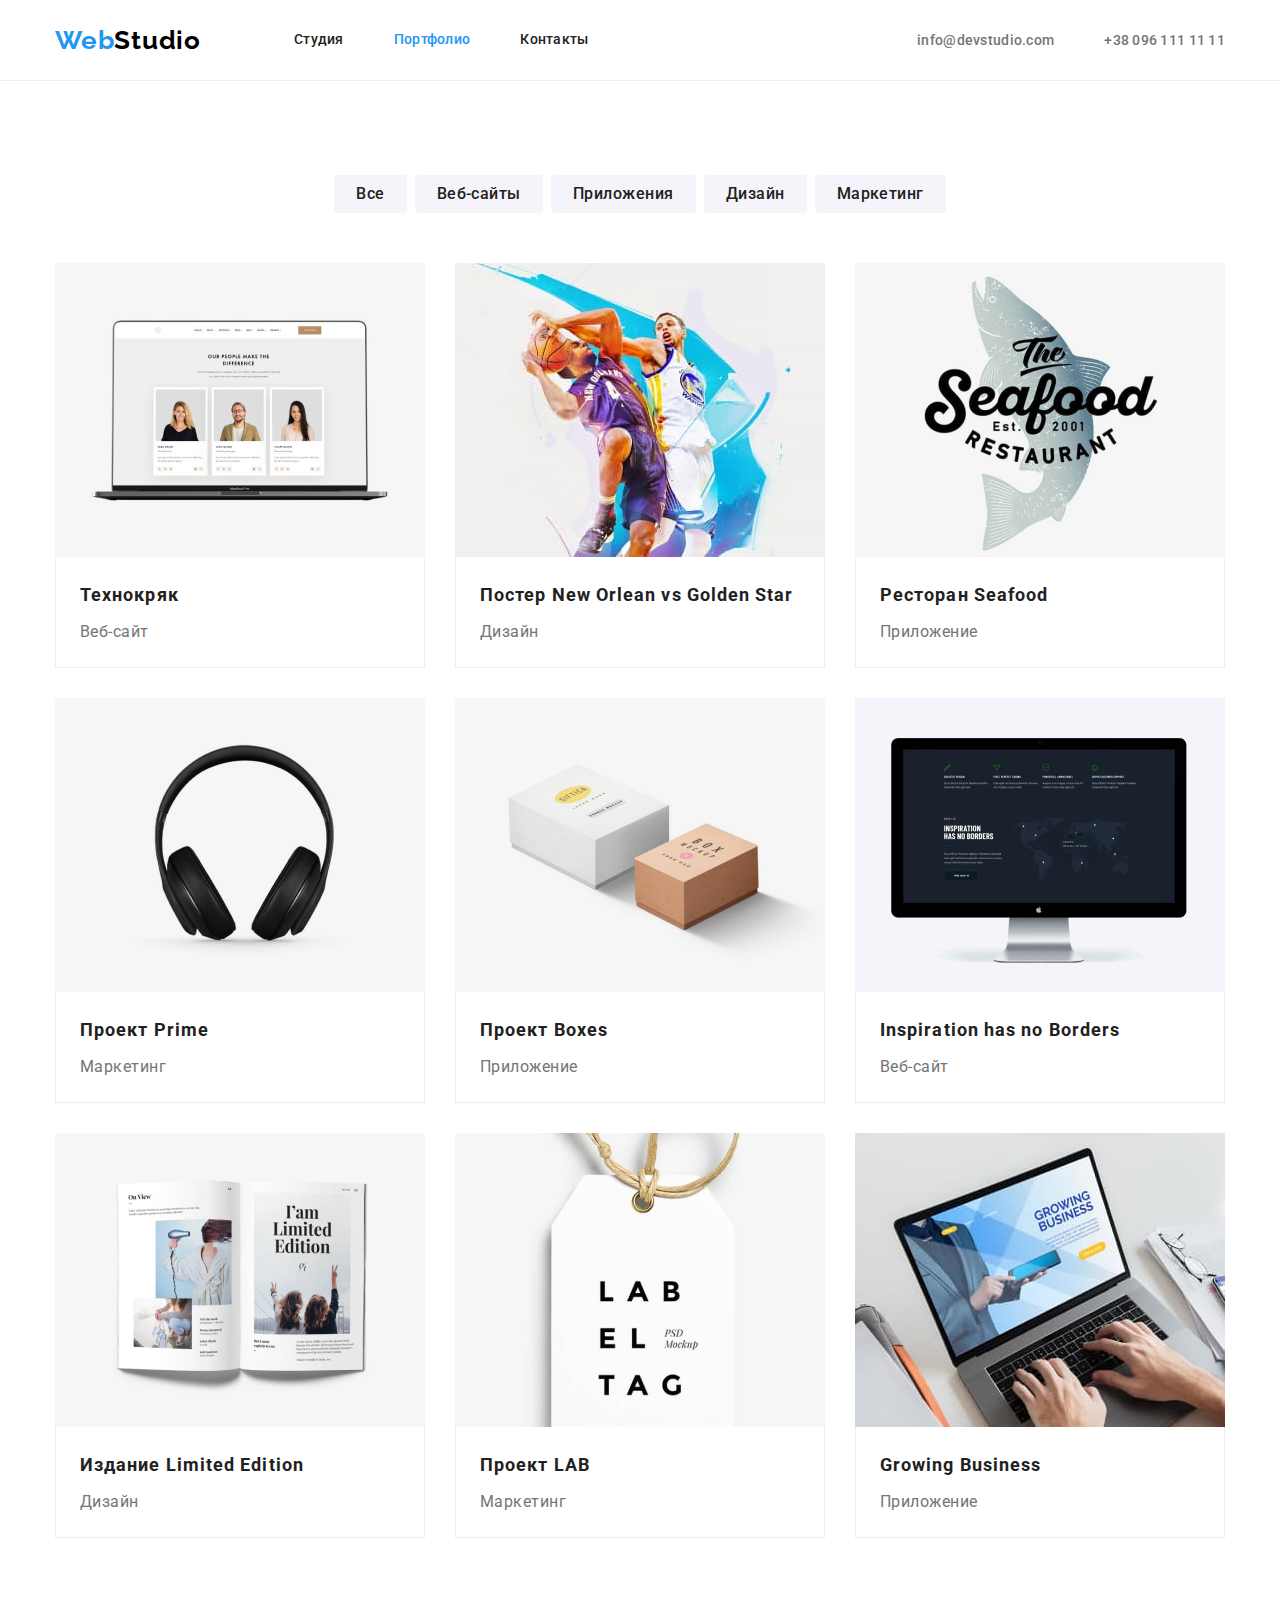
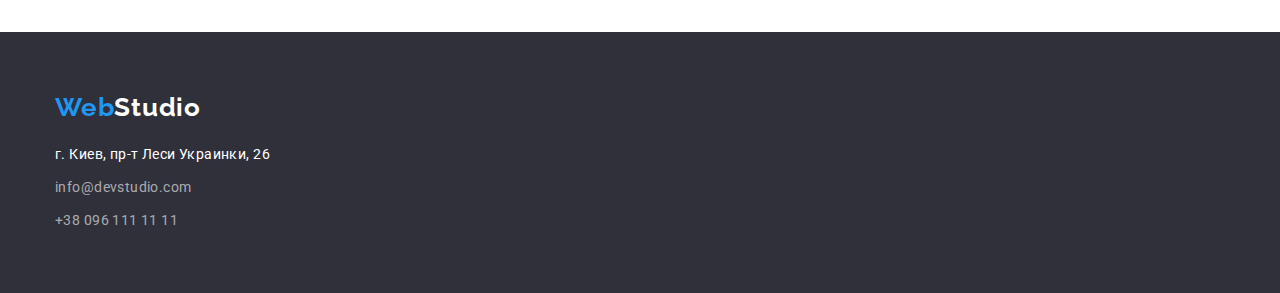
==== portfolio.html @ ffbe5955 "creating hw-04" ====
<!DOCTYPE html>
<html lang="ru">
  <head>
    <meta charset="UTF-8" />
    <meta http-equiv="X-UA-Compatible" content="IE=edge" />
    <meta name="viewport" content="width=device-width, initial-scale=1.0" />
    <title>Портфолио</title>
    <link
      href="https://fonts.googleapis.com/css2?family=Raleway:wght@700&family=Roboto:wght@400;500;700;900&display=swap"
      rel="stylesheet"
    />
    <link
      rel="stylesheet"
      href="https://cdnjs.cloudflare.com/ajax/libs/modern-normalize/1.1.0/modern-normalize.min.css"
    />
    <link rel="stylesheet" href="./css/styles.css" />
  </head>
  <body>
    <header class="header">
      <div class="container header-container">
        <nav class="navigation">
          <a href="./index.html" class="logo logo-header"
            ><span class="logo-accent"> Web</span>Studio</a
          >
          <ul class="site-nav list">
            <li class="item"><a href="./index.html" class="link">Студия</a></li>
            <li class="item">
              <a href="./portfolio.html" class="link current">Портфолио</a>
            </li>
            <li class="item"><a href="#contacts" class="link">Контакты</a></li>
          </ul>
        </nav>
        <ul class="auth-nav list">
          <li class="item">
            <a href="mailto:info@devstudio.com" class="link"
              >info@devstudio.com</a
            >
          </li>
          <li class="item">
            <a href="tel:+380961111111" class="link">+38 096 111 11 11</a>
          </li>
        </ul>
      </div>
    </header>

    <main>
      <section class="section">
        <div class="container">
          <ul class="list filter">
            <li class="item">
              <button type="button" class="filter-button">Все</button>
            </li>
            <li class="item">
              <button type="button" class="filter-button">Веб-сайты</button>
            </li>
            <li class="item">
              <button type="button" class="filter-button">Приложения</button>
            </li>
            <li class="item">
              <button type="button" class="filter-button">Дизайн</button>
            </li>
            <li class="item">
              <button type="button" class="filter-button">Маркетинг</button>
            </li>
          </ul>
          <ul class="portfolio-list list">
            <li class="item">
              <img
                src="./images/technokryak.jpg"
                alt="Технокряк"
                width="370"
                height="294"
              />
              <div class="portfolio-content">
                <h3 class="portfolio-title">Технокряк</h3>
                <p class="type">Веб-сайт</p>
              </div>
            </li>
            <li class="item">
              <img
                src="./images/poster.jpg"
                alt="Постер New Orlean vs Golden Star"
                width="370"
                height="294"
              />
              <div class="portfolio-content">
                <h3 class="portfolio-title">
                  Постер New Orlean vs Golden Star
                </h3>
                <p class="type">Дизайн</p>
              </div>
            </li>
            <li class="item">
              <img
                src="./images/restaurant.jpg"
                alt="Ресторан Seafood"
                width="370"
                height="294"
              />
              <div class="portfolio-content">
                <h3 class="portfolio-title">Ресторан Seafood</h3>
                <p class="type">Приложение</p>
              </div>
            </li>
            <li class="item">
              <img
                src="./images/prime.jpg"
                alt="Проект Prime"
                width="370"
                height="294"
              />
              <div class="portfolio-content">
                <h3 class="portfolio-title">Проект Prime</h3>
                <p class="type">Маркетинг</p>
              </div>
            </li>
            <li class="item">
              <img
                src="./images/boxes.jpg"
                alt="Проект Boxes"
                width="370"
                height="294"
              />
              <div class="portfolio-content">
                <h3 class="portfolio-title">Проект Boxes</h3>
                <p class="type">Приложение</p>
              </div>
            </li>
            <li class="item">
              <img
                src="./images/inspiration.jpg"
                alt="Inspiration has no Borders"
                width="370"
                height="294"
              />
              <div class="portfolio-content">
                <h3 lang="en" class="portfolio-title">
                  Inspiration has no Borders
                </h3>
                <p class="type">Веб-сайт</p>
              </div>
            </li>
            <li class="item">
              <img
                src="./images/edition.jpg"
                alt="Издание Limited Edition"
                width="370"
                height="294"
              />
              <div class="portfolio-content">
                <h3 class="portfolio-title">Издание Limited Edition</h3>
                <p class="type">Дизайн</p>
              </div>
            </li>
            <li class="item">
              <img
                src="./images/lab.jpg"
                alt="Проект LAB"
                width="370"
                height="294"
              />
              <div class="portfolio-content">
                <h3 class="portfolio-title">Проект LAB</h3>
                <p class="type">Маркетинг</p>
              </div>
            </li>
            <li class="item">
              <img
                src="./images/growing.jpg"
                alt="Growing Business"
                width="370"
                height="294"
              />
              <div class="portfolio-content">
                <h3 lang="en" class="portfolio-title">Growing Business</h3>
                <p class="type">Приложение</p>
              </div>
            </li>
          </ul>
        </div>
      </section>
    </main>

    <footer class="contacts" id="contacts">
      <div class="container">
        <a href="./" class="logo logo-footer"
          ><span class="logo-accent"> Web</span>Studio</a
        >
        <address>
          <ul class="list">
            <li class="address-item">
              <a
                class="map link address"
                href="https://goo.gl/maps/K4oWXbqAfrU8sRuB9"
                target="blank"
                rel="noopener noreferrer"
              >
                г. Киев, пр-т Леси Украинки, 26</a
              >
            </li>
            <li class="address-item">
              <a href="mailto:info@devstudio.com" class="contacts-link"
                >info@devstudio.com</a
              >
            </li>
            <li class="address-item">
              <a href="tel:+380961111111" class="contacts-link"
                >+38 096 111 11 11</a
              >
            </li>
          </ul>
        </address>
      </div>
    </footer>
  </body>
</html>
---- css/styles.css ----
/* цвет основного текста серый темный   #212121 
   вторичный цвет текста серый светлый  #757575 
   акцент голубой                      #2196F3 
   вторичный цвет фона                 #F5F4FA  */

:root {
  --primary-text-color: #757575;
  --title-text-color: #212121;
  --accent-color: #2196f3;
  --back-ground-color: #f5f4fa;
}

h1,
h2,
h3,
h4,
h5,
h6,
p {
  margin-top: 0;
  margin-bottom: 0;
}

ul,
ol {
  margin-top: 0;
  margin-bottom: 0;
  padding-left: 0;
}

img {
  display: block;
}

.list {
  list-style: none;
  padding: 0;
  margin: 0;
}

body {
  color: var(--primary-text-color);
  font-family: Roboto, sans-serif;
  box-sizing: border-box;
}
* {
  box-sizing: border-box;
}

/* ==== COMPONENTS ==== */

.section-title {
  margin-bottom: 50px;
  color: var(--title-text-color);
  font-size: 36px;
  line-height: 1.17;
  letter-spacing: 0.03em;
  text-align: center;
}

.title {
  margin-bottom: 10px;
}
.visually-hidden {
  position: absolute;
  width: 1px;
  height: 1px;
  margin: -1px;
  border: 0;
  padding: 0;

  white-space: nowrap;
  clip-path: inset(100%);
  clip: rect(0 0 0 0);
  overflow: hidden;
}
/* ==== END OF COMPONENTS ==== */

/* ==== HEADER ==== */

.header {
  border-bottom: 1px solid #eeeeee;
}
.header-container {
  display: flex;
  align-items: center;
}
.navigation {
  display: flex;
  align-items: center;
}
.auth-nav {
  display: flex;
  margin-left: auto;
}

.logo {
  color: #000000;
  font-family: Raleway, sans-serif;
  text-decoration: none;
  font-weight: bold;
  font-size: 26px;
  line-height: 1.19;
  letter-spacing: 0.03em;
}
.logo-header {
  margin-right: 93px;
}
.logo-accent {
  color: var(--accent-color);
}
.logo:hover,
.logo:focus,
.logo:active {
  color: var(--accent-color);
}

.site-nav {
  display: flex;
  align-items: center;
}
.site-nav .item:not(:last-child) {
  margin-right: 50px;
}

.site-nav .link {
  display: block;
  color: var(--title-text-color);

  text-decoration: none;
  font-weight: 500;
  font-size: 14px;
  line-height: 1.14;
  letter-spacing: 0.02em;
  padding-top: 32px;
  padding-bottom: 32px;
}

.auth-nav .item + .item {
  margin-left: 50px;
}

.auth-nav .link {
  color: var(--primary-text-color);
  text-decoration: none;
  font-weight: 500;
  font-size: 14px;
  line-height: 1.14;
  letter-spacing: 0.02em;
  padding-top: 32px;
  padding-bottom: 32px;
}

.site-nav .link:hover,
.site-nav .link:focus,
.site-nav .link:active,
.site-nav .link.current,
.auth-nav .link:hover,
.auth-nav .link:focus,
.auth-nav .link:active {
  color: var(--accent-color);
}
/* ==== END OF HEADER ==== */

/*  ==== SECTION ==== */

.container {
  width: 1200px;
  margin: 0 auto;
  padding-left: 15px;
  padding-right: 15px;
}

.section {
  padding-top: 94px;
  padding-bottom: 94px;
}

/* ==== HERO ==== */

.hero {
  padding-top: 200px;
  padding-bottom: 200px;
  text-align: center;
  background-color: #2f303a;
  background-image: url(../images/background-foto-hero.jpg);
  background-repeat: no-repeat;
}

.hero-title {
  margin-bottom: 30px;
  color: #ffffff;
  font-size: 44px;
  font-weight: 900;
  text-align: center;
  line-height: 1.36;
  letter-spacing: 0.06em;
  text-transform: uppercase;
}
.button {
  border-radius: 4px;
  box-shadow: 0px 4px 4px rgba(0, 0, 0, 0.15);
  border: none;
  padding: 10px 32px;
  font-family: inherit;
  color: #ffffff;
  background-color: var(--accent-color);
  font-weight: bold;
  font-size: 16px;
  line-height: 1.88;
  letter-spacing: 0.06em;
  align-items: center;
  text-align: center;
  cursor: pointer;
}
.button:hover,
.button:focus,
.button:active {
  color: #ffffff;
  background-color: #188ce8;
}

/* ==== END OF HERO ==== */

/* ==== FEATURES ==== */

.features {
  padding-bottom: 47px;
}

.features-list {
  display: flex;
  flex-wrap: wrap;
  margin-left: -30px;
  margin-top: -30px;
}

.features-list-item {
  margin-left: 30px;
  margin-top: 30px;
  flex-basis: calc((100% - 120px) / 4);
}

.features-list .title {
  color: var(--title-text-color);
  font-size: 14px;
  line-height: 1.19;
  letter-spacing: 0.03em;
  text-transform: uppercase;
}
.features-list-item p {
  font-size: 14px;
  line-height: 1.71;
  letter-spacing: 0.03em;
}

/* ==== END OF FEATURES ==== */

/* ==== WHAT WE DO ==== */

.products {
  padding-top: 47px;
}

.products-list {
  display: flex;
  flex-wrap: wrap;
  margin-left: -30px;
  margin-top: -30px;
}
.products-list-item {
  margin-left: 30px;
  margin-top: 30px;
  flex-basis: calc((100% - 90px) / 3);
}

/* ==== END OF WHAT WE DO ==== */

/* ==== TEAM ==== */

.team {
  background-color: var(--back-ground-color);
}
.team-content {
  padding: 30px 0 30px 0;
  border-left: 1px solid #eeeeee;
  border-right: 1px solid #eeeeee;
  border-bottom: 1px solid #eeeeee;
}
.team-list {
  display: flex;
  flex-wrap: wrap;
  margin-left: -30px;
  margin-top: -30px;
}
.team-list-item {
  margin-left: 30px;
  margin-top: 30px;
  flex-basis: calc((100% - 120px) / 4);
  background: #ffffff;
  box-shadow: 0px 1px 3px rgba(0, 0, 0, 0.12), 0px 1px 1px rgba(0, 0, 0, 0.14),
    0px 2px 1px rgba(0, 0, 0, 0.2);
  border-radius: 0px 0px 4px 4px;
}

.team-list .member {
  color: var(--title-text-color);
  font-size: 16px;
  font-weight: 500;
  line-height: 1.19;
  letter-spacing: 0.03em;
  text-align: center;
}
.member {
  margin-bottom: 10px;
}

.position {
  font-size: 16px;
  line-height: 1.19;
  letter-spacing: 0.03em;
  text-align: center;
}

/* ==== ENF OF TEAM ==== */

/*  ==== FOOTER ==== */

.contacts {
  padding-top: 60px;
  padding-bottom: 60px;
  background-color: #2f303a;
}
address {
  margin-top: 20px;
}
.logo-footer {
  color: #ffffff;
}

.address {
  font-size: 14px;
  line-height: 1.71;
  letter-spacing: 0.03em;
  font-style: normal;
  color: #ffffff;
  text-decoration: none;
}
.address:hover,
.address:focus,
.address:active {
  color: rgba(255, 255, 255, 0.6);
}
.contacts-link {
  font-size: 14px;
  line-height: 1.71;
  font-style: normal;
  letter-spacing: 0.03em;
  color: rgba(255, 255, 255, 0.6);
  text-decoration: none;
}
.contacts-link:hover,
.contacts-link:focus,
.contacts-link:active {
  color: #ffffff;
}

.address-item:not(:last-child) {
  margin-bottom: 9px;
}

/*  ==== ENEND OF FOOTER ==== */

/* ==== PORTFOLIO PAGE ==== */

.filter {
  display: flex;
  align-items: center;
  justify-content: center;
  margin-bottom: 50px;
}
.filter .item:not(:last-child) {
  margin-right: 8px;
}
.filter-button {
  border-radius: 4px;
  padding: 6px 22px;
  font-family: inherit;
  color: var(--title-text-color);
  background-color: var(--back-ground-color);
  font-weight: 500;
  font-size: 16px;
  line-height: 1.62;
  letter-spacing: 0.03em;
  cursor: pointer;
  border: none;
}
.filter-button:hover,
.filter-button:focus,
.filter-button:active {
  color: #ffffff;
  background-color: var(--accent-color);
}
.portfolio-content {
  padding: 20px 24px 20px 24px;
  border-left: 1px solid #eeeeee;
  border-right: 1px solid #eeeeee;
  border-bottom: 1px solid #eeeeee;
}

.portfolio-title {
  margin-bottom: 4px;

  color: var(--title-text-color);
  font-size: 18px;
  line-height: 2;
  letter-spacing: 0.06em;
}
.portfolio-list {
  display: flex;
  flex-wrap: wrap;
  margin-left: -30px;
  margin-top: -30px;
}
.portfolio-list .item {
  margin-left: 30px;
  margin-top: 30px;
  flex-basis: calc((100% - 90px) / 3);
  box-sizing: border-box;
}
.portfolio-list .type {
  font-size: 16px;
  line-height: 1.88;
  letter-spacing: 0.03em;
}
/* ==== END OF PORTFOLIO PAGE ==== */
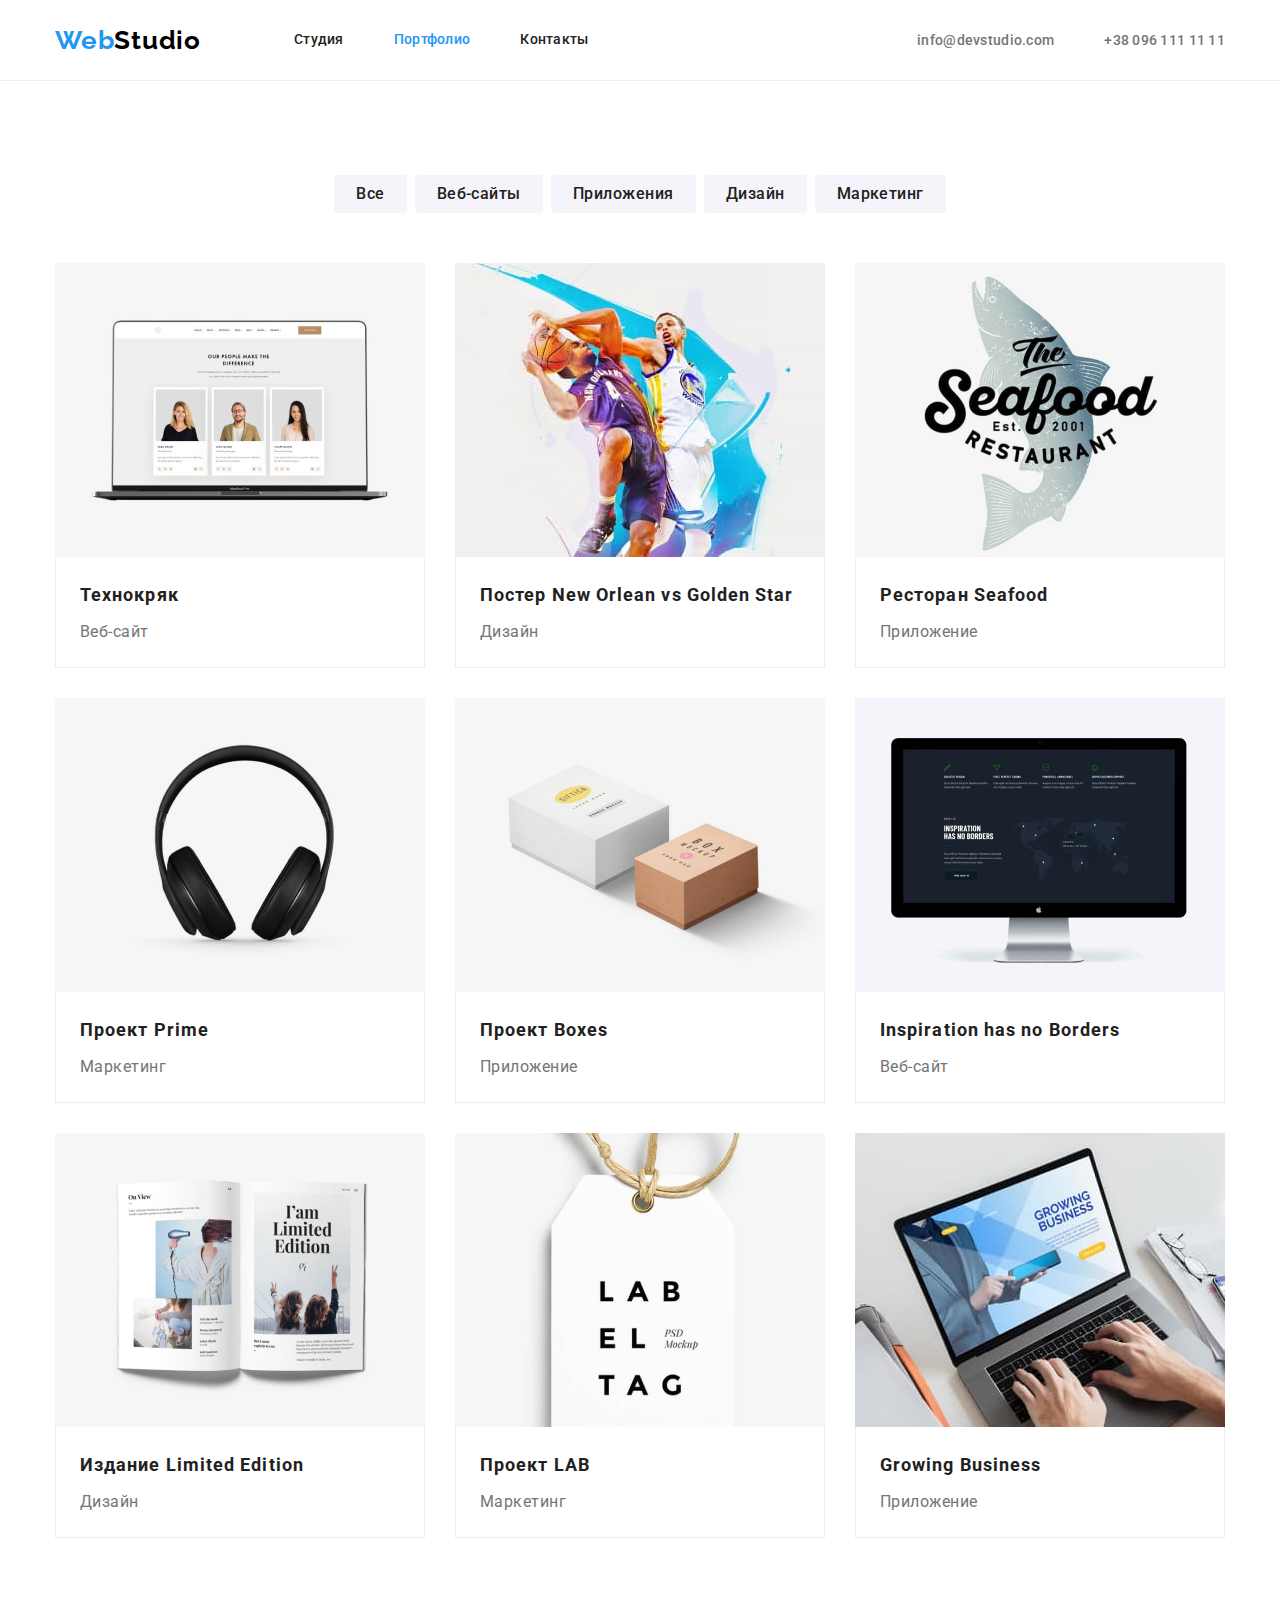
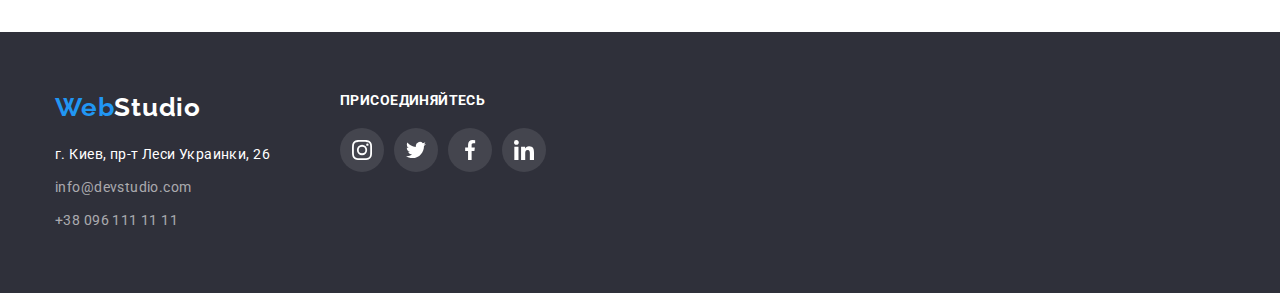
==== commit 9ecfdf1b: "Update portfolio.html" ====
--- a/portfolio.html
+++ b/portfolio.html
@@ -182,34 +182,70 @@
     </main>
 
     <footer class="contacts" id="contacts">
-      <div class="container">
-        <a href="./" class="logo logo-footer"
-          ><span class="logo-accent"> Web</span>Studio</a
-        >
-        <address>
-          <ul class="list">
-            <li class="address-item">
-              <a
-                class="map link address"
-                href="https://goo.gl/maps/K4oWXbqAfrU8sRuB9"
-                target="blank"
-                rel="noopener noreferrer"
-              >
-                г. Киев, пр-т Леси Украинки, 26</a
-              >
-            </li>
-            <li class="address-item">
-              <a href="mailto:info@devstudio.com" class="contacts-link"
-                >info@devstudio.com</a
-              >
-            </li>
-            <li class="address-item">
-              <a href="tel:+380961111111" class="contacts-link"
-                >+38 096 111 11 11</a
-              >
-            </li>
-          </ul>
-        </address>
+      <div class="container container-footer">
+        <div>
+          <a href="./" class="logo logo-footer"
+            ><span class="logo-accent"> Web</span>Studio</a
+          >
+          <address>
+            <ul class="list">
+              <li class="address-item">
+                <a
+                  class="map link address"
+                  href="https://goo.gl/maps/K4oWXbqAfrU8sRuB9"
+                  target="blank"
+                  rel="noopener noreferrer"
+                >
+                  г. Киев, пр-т Леси Украинки, 26</a
+                >
+              </li>
+              <li class="address-item">
+                <a href="mailto:info@devstudio.com" class="contacts-link"
+                  >info@devstudio.com</a
+                >
+              </li>
+              <li class="address-item">
+                <a href="tel:+380961111111" class="contacts-link"
+                  >+38 096 111 11 11</a
+                >
+              </li>
+            </ul>
+          </address>
+        </div>
+
+        <div class="social-media list">
+          <p>Присоединяйтесь</p>
+          <ul class="social-media-list social-media-footer list">
+            <li class="social-media-item">
+              <a href="#" class="social-media-link">
+                <svg class="social-media-icon" width="20px" height="20px">
+                  <use href="./images/icons.svg#icon-instagram"></use>
+                </svg>
+              </a>
+            </li>
+            <li class="social-media-item">
+              <a href="#" class="social-media-link">
+                <svg class="social-media-icon" width="20px" height="20px">
+                  <use href="./images/icons.svg#icon-twitter"></use>
+                </svg>
+              </a>
+            </li>
+            <li class="social-media-item">
+              <a href="#" class="social-media-link">
+                <svg class="social-media-icon" width="20px" height="20px">
+                  <use href="./images/icons.svg#icon-facebook"></use>
+                </svg>
+              </a>
+            </li>
+            <li class="social-media-item">
+              <a href="#" class="social-media-link">
+                <svg class="social-media-icon" width="20px" height="20px">
+                  <use href="./images/icons.svg#icon-linkedin"></use>
+                </svg>
+              </a>
+            </li>
+          </ul>
+        </div>
       </div>
     </footer>
   </body>
--- a/css/styles.css
+++ b/css/styles.css
@@ -43,9 +43,9 @@
   font-family: Roboto, sans-serif;
   box-sizing: border-box;
 }
-* {
+/* * {
   box-sizing: border-box;
-}
+} */
 
 /* ==== COMPONENTS ==== */
 
@@ -182,9 +182,20 @@
   padding-top: 200px;
   padding-bottom: 200px;
   text-align: center;
-  background-color: #2f303a;
-  background-image: url(../images/background-foto-hero.jpg);
+  background-color: #c4c4c4;
+  /* background-color: #2f303a; */
+  background-image: linear-gradient(
+      rgba(47, 48, 58, 0.4),
+      rgba(47, 48, 58, 0.4)
+    ),
+    url(../images/background-foto-hero.jpg);
   background-repeat: no-repeat;
+  max-width: 1600px;
+  height: 600px;
+  margin-left: auto;
+  margin-right: auto;
+  background-position: center;
+  background-size: cover;
 }
 
 .hero-title {
@@ -241,6 +252,22 @@
   flex-basis: calc((100% - 120px) / 4);
 }
 
+.features-list-item::before {
+  display: block;
+  content: "";
+
+  height: 120px;
+  margin-bottom: 30px;
+  background: #f5f4fa;
+  border-radius: 4px;
+  outline: 1px solid red;
+}
+
+.features-icon-attention::before {
+  background-image: url(../images/Group.svg);
+  background-repeat: no-repeat;
+}
+
 .features-list .title {
   color: var(--title-text-color);
   font-size: 14px;
@@ -282,11 +309,16 @@
   background-color: var(--back-ground-color);
 }
 .team-content {
-  padding: 30px 0 30px 0;
-  border-left: 1px solid #eeeeee;
-  border-right: 1px solid #eeeeee;
-  border-bottom: 1px solid #eeeeee;
-}
+  padding: 30px 32px 30px 32px;
+}
+
+.team-content ul {
+  justify-content: space-between;
+}
+.social-media-team {
+  fill: #afb1b8;
+}
+
 .team-list {
   display: flex;
   flex-wrap: wrap;
@@ -320,9 +352,29 @@
   line-height: 1.19;
   letter-spacing: 0.03em;
   text-align: center;
+  margin-bottom: 16px;
 }
 
 /* ==== ENF OF TEAM ==== */
+
+/* ==== CLIENTS ==== */
+
+.clients-list {
+  display: flex;
+  flex-wrap: wrap;
+  margin-left: -30px;
+  margin-top: -30px;
+}
+
+.clients-list-item {
+  height: 92px;
+  outline: 1px solid red;
+  margin-left: 30px;
+  margin-top: 30px;
+  flex-basis: calc((100% - 180px) / 6);
+}
+
+/* ==== END OF CLIENTS ==== */
 
 /*  ==== FOOTER ==== */
 
@@ -331,6 +383,15 @@
   padding-bottom: 60px;
   background-color: #2f303a;
 }
+
+.container-footer {
+  display: flex;
+}
+
+.container-footer div {
+  margin-right: 70px;
+}
+
 address {
   margin-top: 20px;
 }
@@ -369,6 +430,43 @@
   margin-bottom: 9px;
 }
 
+.social-media p {
+  color: #ffffff;
+  font-weight: bold;
+  font-size: 14px;
+  letter-spacing: 0.03em;
+  text-transform: uppercase;
+}
+.social-media-list {
+  display: flex;
+}
+
+.social-media p {
+  margin-bottom: 20px;
+}
+.social-media-footer li:not(:last-child) {
+  margin-right: 10px;
+}
+
+/*  ==== SVG MEDIA  ==== */
+
+.social-media-link {
+  display: flex;
+  width: 44px;
+  height: 44px;
+  border-radius: 50px;
+  background-color: rgba(255, 255, 255, 0.1);
+  justify-content: center;
+  align-items: center;
+  fill: #ffffff;
+}
+
+.social-media-link:hover,
+.social-media-link:focus,
+.social-media-icon:hover {
+  background-color: var(--accent-color);
+  fill: #ffffff;
+}
 /*  ==== ENEND OF FOOTER ==== */
 
 /* ==== PORTFOLIO PAGE ==== */
@@ -400,6 +498,8 @@
 .filter-button:active {
   color: #ffffff;
   background-color: var(--accent-color);
+  box-shadow: 0px 3px 1px rgba(0, 0, 0, 0.1), 0px 1px 2px rgba(0, 0, 0, 0.08),
+    0px 2px 2px rgba(0, 0, 0, 0.12);
 }
 .portfolio-content {
   padding: 20px 24px 20px 24px;
@@ -428,6 +528,11 @@
   flex-basis: calc((100% - 90px) / 3);
   box-sizing: border-box;
 }
+.portfolio-list .item:hover {
+  box-shadow: 0px 1px 1px rgba(0, 0, 0, 0.12), 0px 4px 4px rgba(0, 0, 0, 0.06),
+    1px 4px 6px rgba(0, 0, 0, 0.16);
+}
+
 .portfolio-list .type {
   font-size: 16px;
   line-height: 1.88;
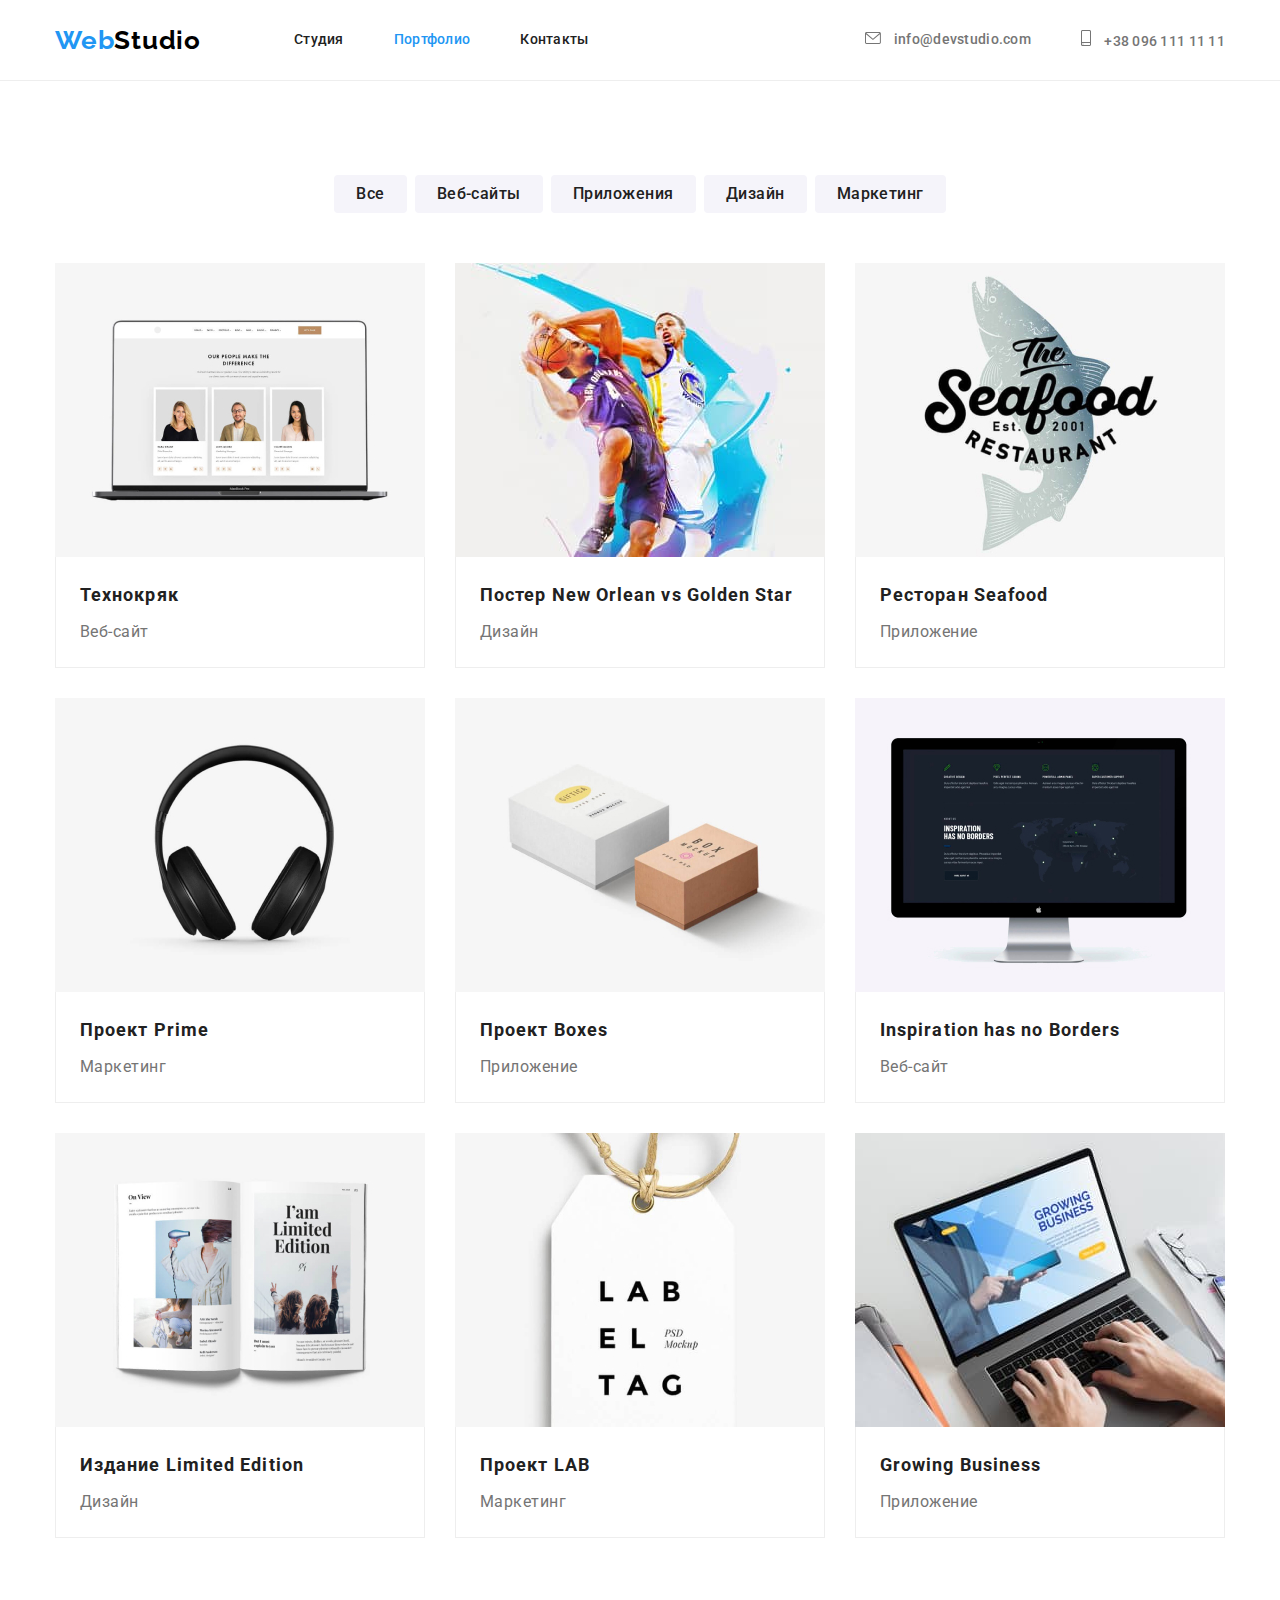
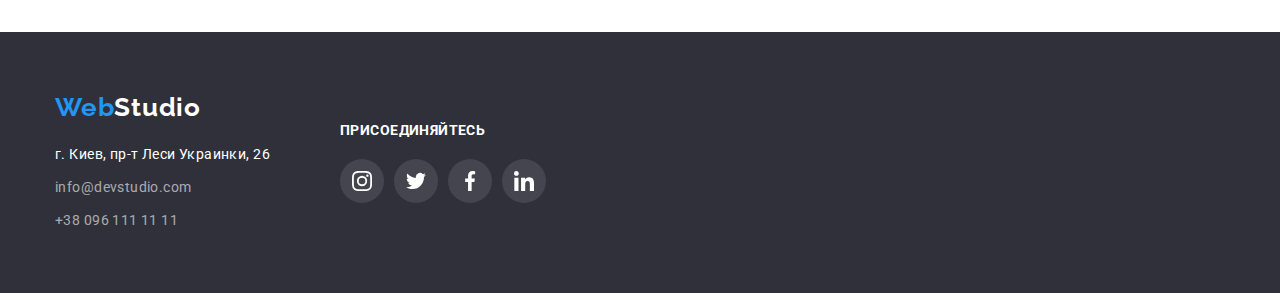
==== commit 347dc5a1: "Update portfolio.html" ====
--- a/portfolio.html
+++ b/portfolio.html
@@ -30,14 +30,24 @@
             <li class="item"><a href="#contacts" class="link">Контакты</a></li>
           </ul>
         </nav>
+
         <ul class="auth-nav list">
           <li class="item">
-            <a href="mailto:info@devstudio.com" class="link"
-              >info@devstudio.com</a
+            <a href="mailto:info@devstudio.com" class="link auth-nav-link">
+              <svg class="auth-nav-svg" width="16px" height="12px">
+                <use href="./images/icons.svg#icon-envelope"></use>
+              </svg>
+              info@devstudio.com
+            </a>
+          </li>
+
+          <li class="item">
+            <a href="tel:+380961111111" class="link auth-nav-link">
+              <svg class="auth-nav-svg" width="10px" height="16px">
+                <use href="./images/icons.svg#icon-smartphone"></use>
+              </svg>
+              +38 096 111 11 11</a
             >
-          </li>
-          <li class="item">
-            <a href="tel:+380961111111" class="link">+38 096 111 11 11</a>
           </li>
         </ul>
       </div>
@@ -217,28 +227,28 @@
           <p>Присоединяйтесь</p>
           <ul class="social-media-list social-media-footer list">
             <li class="social-media-item">
-              <a href="#" class="social-media-link">
+              <a href="#" class="social-media-link media-link-footer">
                 <svg class="social-media-icon" width="20px" height="20px">
                   <use href="./images/icons.svg#icon-instagram"></use>
                 </svg>
               </a>
             </li>
             <li class="social-media-item">
-              <a href="#" class="social-media-link">
+              <a href="#" class="social-media-link media-link-footer">
                 <svg class="social-media-icon" width="20px" height="20px">
                   <use href="./images/icons.svg#icon-twitter"></use>
                 </svg>
               </a>
             </li>
             <li class="social-media-item">
-              <a href="#" class="social-media-link">
+              <a href="#" class="social-media-link media-link-footer">
                 <svg class="social-media-icon" width="20px" height="20px">
                   <use href="./images/icons.svg#icon-facebook"></use>
                 </svg>
               </a>
             </li>
             <li class="social-media-item">
-              <a href="#" class="social-media-link">
+              <a href="#" class="social-media-link media-link-footer">
                 <svg class="social-media-icon" width="20px" height="20px">
                   <use href="./images/icons.svg#icon-linkedin"></use>
                 </svg>
--- a/css/styles.css
+++ b/css/styles.css
@@ -43,9 +43,6 @@
   font-family: Roboto, sans-serif;
   box-sizing: border-box;
 }
-/* * {
-  box-sizing: border-box;
-} */
 
 /* ==== COMPONENTS ==== */
 
@@ -136,12 +133,10 @@
   padding-bottom: 32px;
 }
 
-.auth-nav .item + .item {
-  margin-left: 50px;
-}
-
-.auth-nav .link {
-  color: var(--primary-text-color);
+.site-nav .link {
+  display: block;
+  color: var(--title-text-color);
+
   text-decoration: none;
   font-weight: 500;
   font-size: 14px;
@@ -151,15 +146,36 @@
   padding-bottom: 32px;
 }
 
+.auth-nav .item + .item {
+  margin-left: 50px;
+}
+
+.auth-nav .link {
+  color: var(--primary-text-color);
+  fill: var(--primary-text-color);
+  text-decoration: none;
+  font-weight: 500;
+  font-size: 14px;
+  line-height: 1.14;
+  letter-spacing: 0.02em;
+  padding-top: 32px;
+  padding-bottom: 32px;
+}
+.auth-nav-svg {
+  margin-right: 10px;
+}
+
 .site-nav .link:hover,
 .site-nav .link:focus,
 .site-nav .link:active,
 .site-nav .link.current,
-.auth-nav .link:hover,
-.auth-nav .link:focus,
-.auth-nav .link:active {
+.auth-nav-link:hover,
+.auth-nav-link:focus,
+.auth-nav-link:active {
   color: var(--accent-color);
-}
+  fill: var(--accent-color);
+}
+
 /* ==== END OF HEADER ==== */
 
 /*  ==== SECTION ==== */
@@ -183,7 +199,6 @@
   padding-bottom: 200px;
   text-align: center;
   background-color: #c4c4c4;
-  /* background-color: #2f303a; */
   background-image: linear-gradient(
       rgba(47, 48, 58, 0.4),
       rgba(47, 48, 58, 0.4)
@@ -252,20 +267,14 @@
   flex-basis: calc((100% - 120px) / 4);
 }
 
-.features-list-item::before {
-  display: block;
-  content: "";
-
+.features-icon {
+  display: flex;
   height: 120px;
   margin-bottom: 30px;
   background: #f5f4fa;
   border-radius: 4px;
-  outline: 1px solid red;
-}
-
-.features-icon-attention::before {
-  background-image: url(../images/Group.svg);
-  background-repeat: no-repeat;
+  justify-content: center;
+  align-items: center;
 }
 
 .features-list .title {
@@ -315,7 +324,7 @@
 .team-content ul {
   justify-content: space-between;
 }
-.social-media-team {
+.media-link-team {
   fill: #afb1b8;
 }
 
@@ -361,17 +370,37 @@
 
 .clients-list {
   display: flex;
-  flex-wrap: wrap;
+  /* flex-wrap: wrap; */
   margin-left: -30px;
   margin-top: -30px;
 }
 
 .clients-list-item {
+  display: flex;
+  justify-content: center;
+  align-items: center;
   height: 92px;
-  outline: 1px solid red;
   margin-left: 30px;
   margin-top: 30px;
   flex-basis: calc((100% - 180px) / 6);
+}
+
+.clients-link {
+  width: 100%;
+  height: 100%;
+  display: flex;
+  justify-content: center;
+  align-items: center;
+  fill: #afb1b8;
+  border-radius: 4px;
+  border: 1px solid #afb1b8;
+}
+
+.clients-link:hover,
+.clients-link:focus,
+.clients-link:active {
+  border-color: var(--accent-color);
+  fill: var(--accent-color);
 }
 
 /* ==== END OF CLIENTS ==== */
@@ -386,6 +415,7 @@
 
 .container-footer {
   display: flex;
+  align-items: center;
 }
 
 .container-footer div {
@@ -458,6 +488,8 @@
   background-color: rgba(255, 255, 255, 0.1);
   justify-content: center;
   align-items: center;
+}
+.media-link-footer {
   fill: #ffffff;
 }
 
